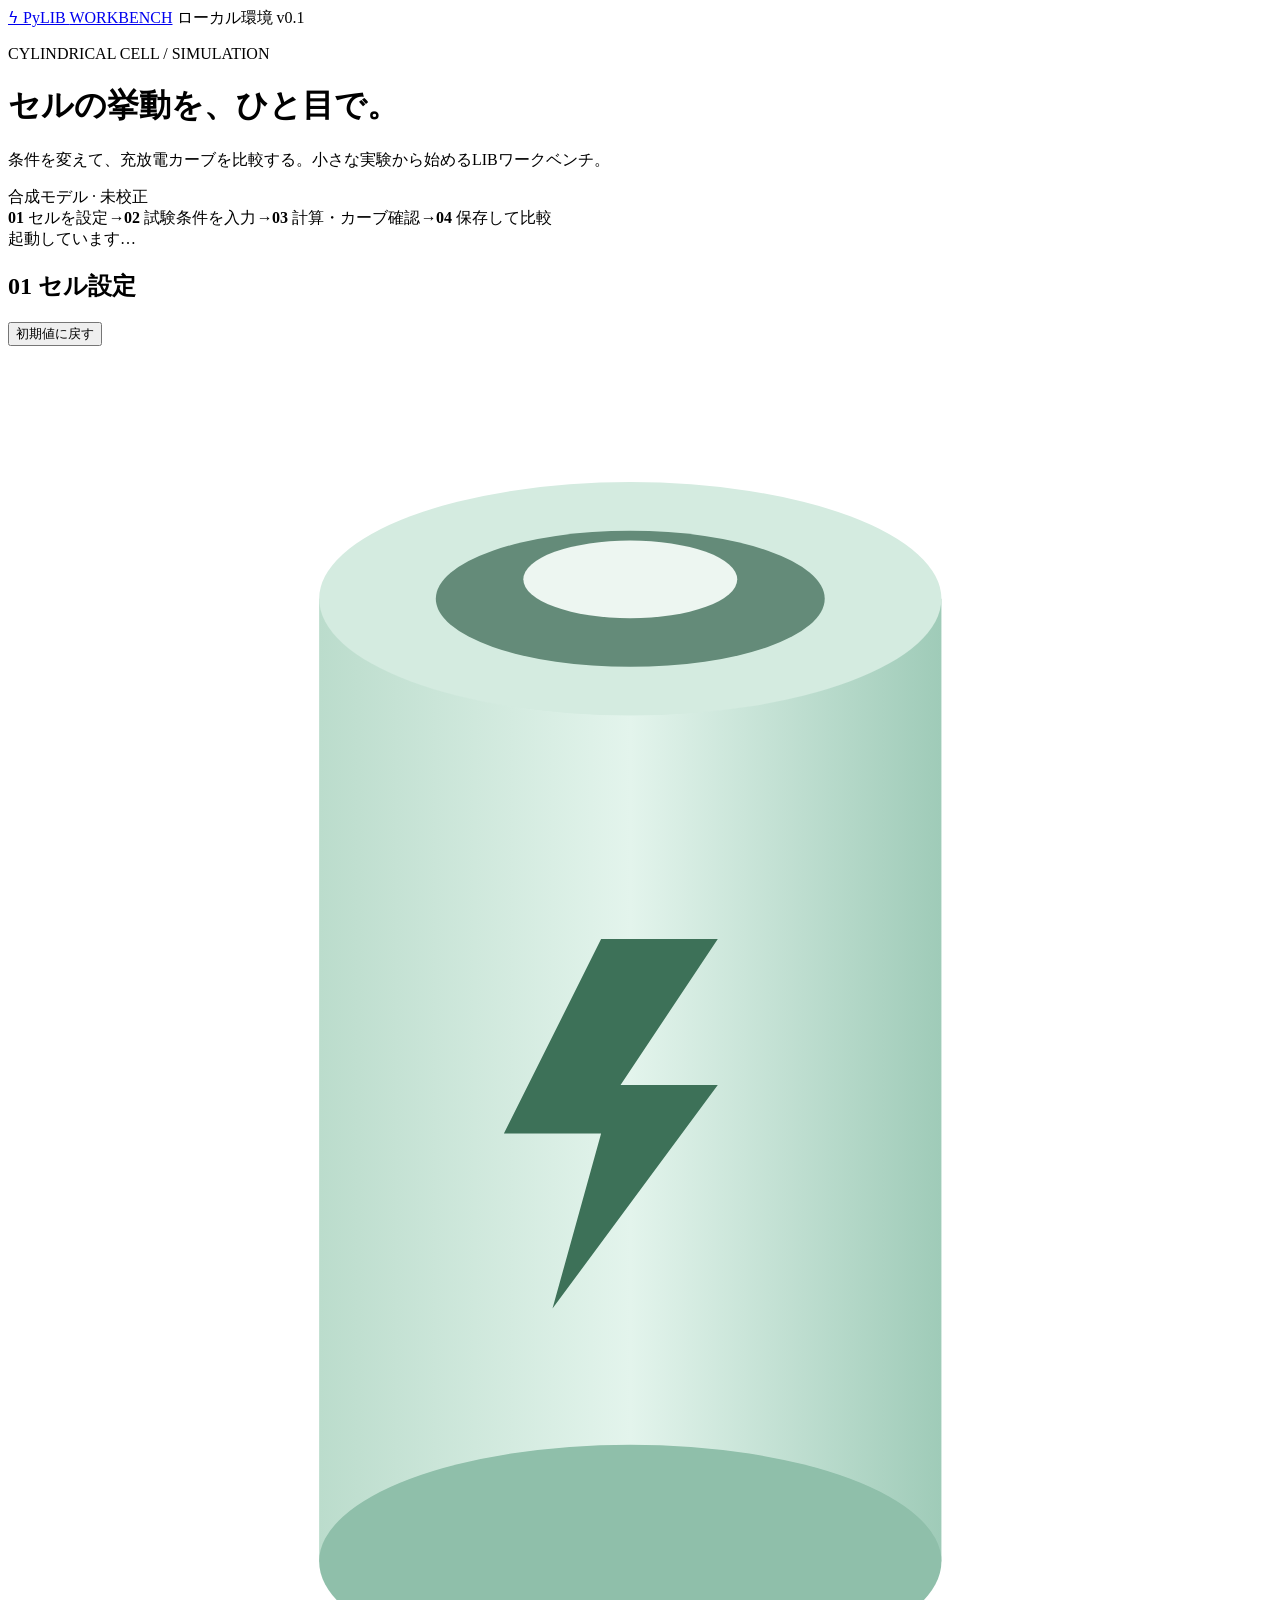
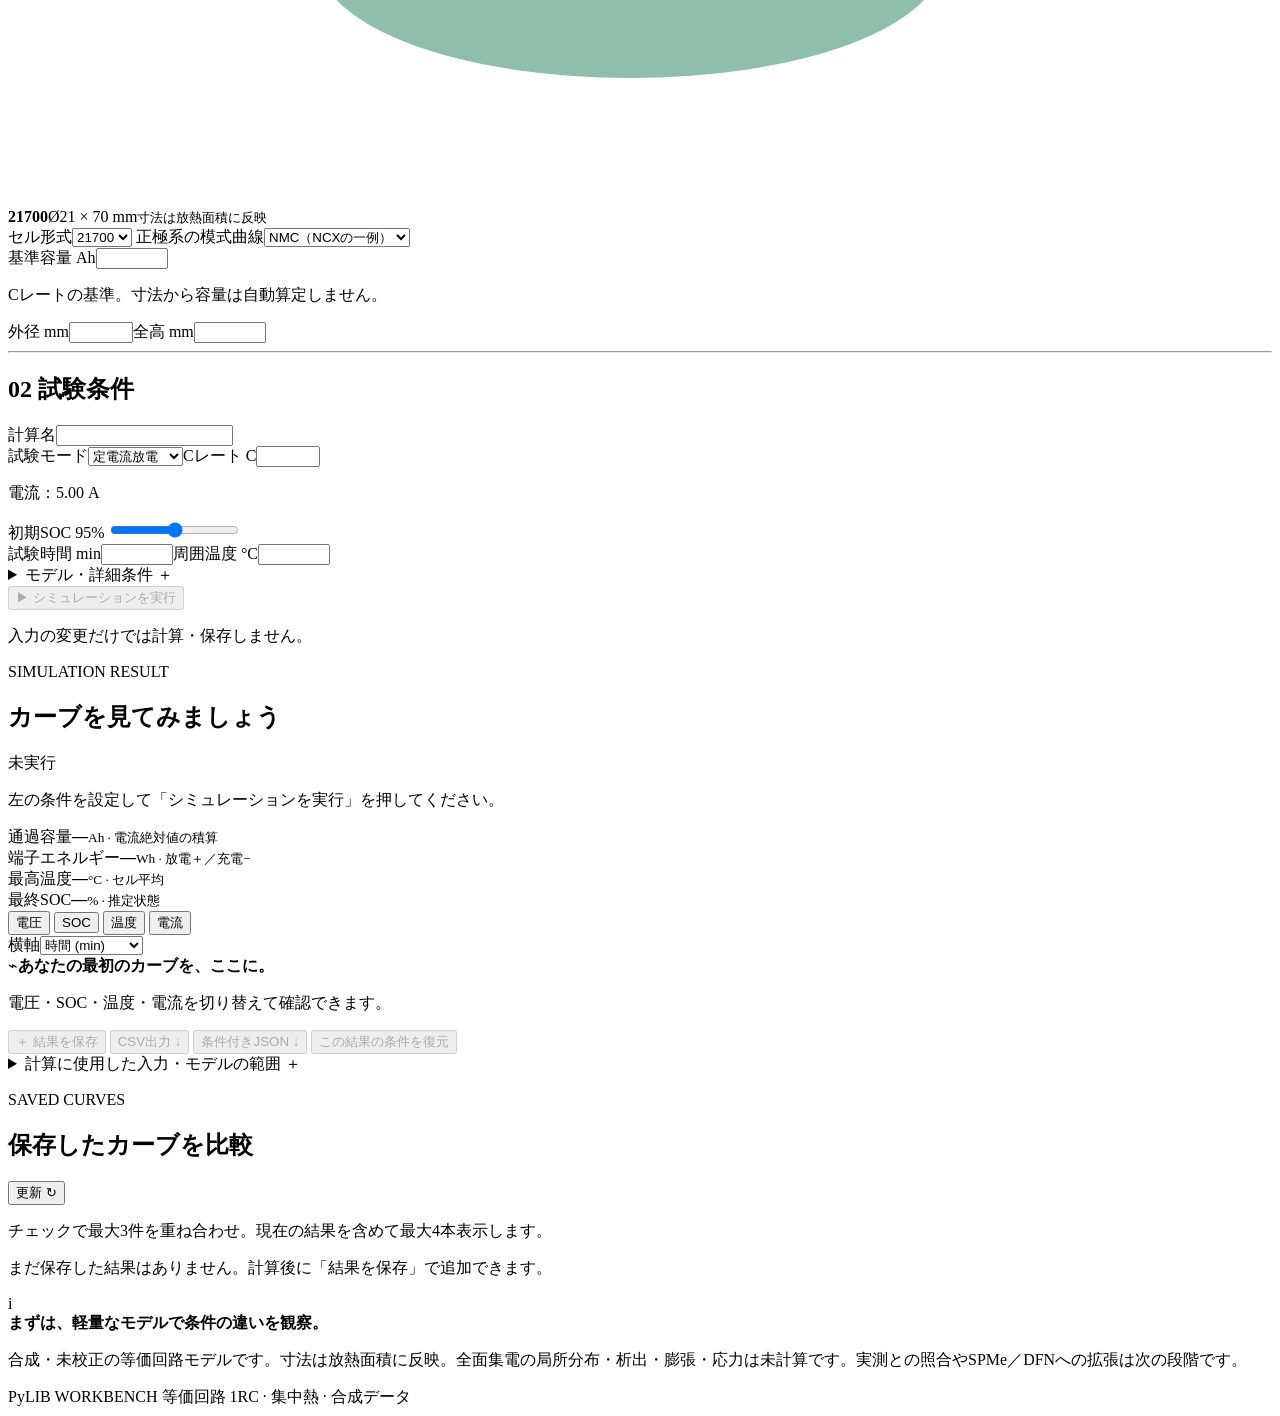
==== pylib_ui/static/index.html @ b624bdcb "20261014" ====
<!doctype html>
<html lang="ja">
<head>
    <meta charset="utf-8">
    <meta content="width=device-width,initial-scale=1" name="viewport">
    <title>PyLIB — セルシミュレーション</title>
    <link href="/style.css" rel="stylesheet">
    <script defer src="/app.js"></script>
</head>
<body>
<header class="topbar">
    <a class="brand" href="/"><span class="brand-icon">ϟ</span> PyLIB <span class="brand-sub">WORKBENCH</span></a>
    <span class="local-badge"><span class="dot"></span> ローカル環境 <span class="version">v0.1</span></span>
</header>
<main>
    <div class="heading">
        <div><p class="eyebrow">CYLINDRICAL CELL / SIMULATION</p>
            <h1>セルの挙動を、ひと目で。</h1>
            <p class="intro">条件を変えて、充放電カーブを比較する。小さな実験から始めるLIBワークベンチ。</p></div>
        <span class="pill">合成モデル · 未校正</span></div>
    <div class="steps">
        <span><b>01</b> セルを設定</span><i>→</i><span><b>02</b> 試験条件を入力</span><i>→</i><span><b>03</b> 計算・カーブ確認</span><i>→</i><span><b>04</b> 保存して比較</span>
    </div>
    <div aria-live="polite" class="message" id="message" role="status">起動しています…</div>
    <div class="workspace">
        <aside class="panel settings">
            <form id="simulation-form">
                <div class="section-title"><h2><span>01</span> セル設定</h2>
                    <button class="text-button" id="reset" type="button">初期値に戻す</button>
                </div>
                <div class="cell-preview">
                    <svg aria-label="円筒セルの模式図" role="img" viewBox="0 0 130 150">
                        <defs>
                            <linearGradient id="cell-fill">
                                <stop stop-color="#bbdccc"/>
                                <stop offset=".5" stop-color="#e3f4ec"/>
                                <stop offset="1" stop-color="#9fcbb8"/>
                            </linearGradient>
                        </defs>
                        <rect fill="url(#cell-fill)" height="99" width="64" x="32" y="26"/>
                        <ellipse cx="64" cy="125" fill="#8fbfaa" rx="32" ry="12"/>
                        <ellipse cx="64" cy="26" fill="#d4ebe0" rx="32" ry="12"/>
                        <ellipse cx="64" cy="26" fill="#648b79" rx="20" ry="7"/>
                        <ellipse cx="64" cy="24" fill="#edf6f1" rx="11" ry="4"/>
                        <path d="M61 61h12l-10 15h10L56 99l5-18H51z" fill="#3d7158"/>
                    </svg>
                    <div><strong id="cell-title">21700</strong><span
                            id="cell-size">Ø21 × 70 mm</span><small>寸法は放熱面積に反映</small></div>
                </div>
                <div class="fields two">
                    <label>セル形式<select name="cell_format">
                        <option value="21700">21700</option>
                        <option value="18650">18650</option>
                    </select></label>
                    <label>正極系の模式曲線<select name="chemistry">
                        <option value="NMC">NMC（NCXの一例）</option>
                        <option value="LFP">LFP</option>
                    </select></label>
                </div>
                <label>基準容量 <span class="unit">Ah</span><input max="100" min="0.1" name="capacity_ah" required
                                                                   step="0.1" type="number"></label>
                <p class="field-note">Cレートの基準。寸法から容量は自動算定しません。</p>
                <div class="fields two"><label>外径 <span class="unit">mm</span><input max="50" min="10"
                                                                                       name="diameter_mm" required
                                                                                       step="0.1"
                                                                                       type="number"></label><label>全高
                    <span class="unit">mm</span><input max="150" min="20" name="height_mm" required step="0.1"
                                                       type="number"></label></div>
                <hr>
                <div class="section-title"><h2><span>02</span> 試験条件</h2></div>
                <label>計算名<input maxlength="100" name="name" required></label>
                <div class="fields two"><label>試験モード<select name="mode">
                    <option value="discharge">定電流放電</option>
                    <option value="charge">定電流充電</option>
                    <option value="rest">休止（0 A）</option>
                </select></label><label>Cレート <span class="unit">C</span><input max="5" min="0.01" name="c_rate"
                                                                                  required step="0.01"
                                                                                  type="number"></label>
                </div>
                <p class="field-note" id="current-preview">電流：5.00 A</p>
                <label>初期SOC
                    <output id="soc-output">95%</output>
                    <input aria-label="初期SOC" max="1" min="0" name="initial_soc" step="0.01" type="range"></label>
                <div class="fields two"><label>試験時間 <span class="unit">min</span><input max="360"
                                                                                            min="0.1"
                                                                                            name="duration_min"
                                                                                            required step="0.1"
                                                                                            type="number"></label><label>周囲温度
                    <span class="unit">°C</span><input max="60" min="-20" name="ambient_temp_c" required step="0.1"
                                                       type="number"></label></div>
                <details>
                    <summary>モデル・詳細条件 <span>＋</span></summary>
                    <label>計算モデル<select name="model">
                        <option value="ecm_1rc">等価回路 1RC ＋ 集中熱</option>
                    </select></label>
                    <div class="fields two">
                        <label>初期温度 <span class="unit">°C</span><input max="60" min="-20" name="initial_temp_c"
                                                                           required step="0.1" type="number"></label>
                        <label>出力間隔 <span class="unit">s</span><input max="60" min="1" name="dt_s" required
                                                                          step="1" type="number"></label>
                        <label>直列抵抗 R₀ <span class="unit">mΩ</span><input max="500" min="0" name="r0_mohm"
                                                                              required step="0.1" type="number"></label>
                        <label>分極抵抗 R₁ <span class="unit">mΩ</span><input max="500" min="0" name="r1_mohm"
                                                                              required step="0.1" type="number"></label>
                        <label>RC時定数 <span class="unit">s</span><input max="3600" min="1" name="tau_s" required
                                                                          step="1" type="number"></label>
                        <label>熱容量 <span class="unit">J/K</span><input max="1000" min="1"
                                                                          name="thermal_capacity_j_k" required step="1"
                                                                          type="number"></label>
                        <label>熱伝達率 <span class="unit">W/(m²·K)</span><input max="1000"
                                                                                 min="0" name="heat_transfer_w_m2_k"
                                                                                 required
                                                                                 step="0.1" type="number"></label>
                        <label>下限電圧 <span class="unit">V</span><input max="4.5" min="1.5" name="min_voltage_v"
                                                                          required step="0.01" type="number"></label>
                        <label>上限電圧 <span class="unit">V</span><input max="4.5" min="1.5" name="max_voltage_v"
                                                                          required step="0.01" type="number"></label>
                    </div>
                    <p class="field-note">単一ステップのCC／休止。初期分極は0 V。電圧・SOC・時間で終了します。</p>
                </details>
                <button class="primary" disabled id="run" type="submit">▶ シミュレーションを実行</button>
                <p class="field-note centered">入力の変更だけでは計算・保存しません。</p>
            </form>
        </aside>
        <section class="results">
            <div class="panel result-panel">
                <div class="result-top">
                    <div><p class="eyebrow">SIMULATION RESULT</p>
                        <h2 id="result-title">カーブを見てみましょう</h2></div>
                    <span class="pill muted" id="result-state">未実行</span></div>
                <p class="result-meta" id="result-meta">左の条件を設定して「シミュレーションを実行」を押してください。</p>
                <div class="metrics">
                    <div><span>通過容量</span><strong id="metric-capacity">—</strong><small>Ah ·
                        電流絶対値の積算</small></div>
                    <div><span>端子エネルギー</span><strong id="metric-energy">—</strong><small>Wh · 放電＋／充電−</small>
                    </div>
                    <div><span>最高温度</span><strong id="metric-temp">—</strong><small>°C · セル平均</small></div>
                    <div><span>最終SOC</span><strong id="metric-soc">—</strong><small>% · 推定状態</small></div>
                </div>
                <div class="chart-toolbar">
                    <div aria-label="表示する変数" class="tabs" role="group">
                        <button aria-pressed="true" data-chart="voltage_v" type="button">電圧</button>
                        <button aria-pressed="false" data-chart="soc" type="button">SOC</button>
                        <button aria-pressed="false" data-chart="temperature_c" type="button">温度</button>
                        <button aria-pressed="false" data-chart="current_a" type="button">電流</button>
                    </div>
                    <label class="axis-select">横軸<select aria-label="グラフの横軸" id="x-axis">
                        <option value="time_s">時間 (min)</option>
                        <option value="capacity_ah">通過容量 (Ah)</option>
                    </select></label></div>
                <div class="chart" id="chart">
                    <div class="chart-empty"><span>⌁</span><strong>あなたの最初のカーブを、ここに。</strong>
                        <p>電圧・SOC・温度・電流を切り替えて確認できます。</p></div>
                </div>
                <div class="legend" id="legend"></div>
                <div class="result-actions">
                    <button disabled id="save" type="button">＋ 結果を保存</button>
                    <button disabled id="csv" type="button">CSV出力 ↓</button>
                    <button disabled id="json" type="button">条件付きJSON ↓</button>
                    <button class="text-button" disabled id="restore" type="button">この結果の条件を復元</button>
                </div>
                <details id="snapshot-details">
                    <summary>計算に使用した入力・モデルの範囲 <span>＋</span></summary>
                    <div id="snapshot">計算後に条件と制約が表示されます。</div>
                </details>
            </div>
            <div class="panel library">
                <div class="section-title">
                    <div><p class="eyebrow">SAVED CURVES</p>
                        <h2>保存したカーブを比較</h2></div>
                    <button class="text-button" id="refresh" type="button">更新 ↻</button>
                </div>
                <p class="field-note">チェックで最大3件を重ね合わせ。現在の結果を含めて最大4本表示します。</p>
                <div id="history"><p class="empty-history">
                    まだ保存した結果はありません。計算後に「結果を保存」で追加できます。</p></div>
            </div>
            <div class="model-note"><span class="note-icon">i</span>
                <div><strong>まずは、軽量なモデルで条件の違いを観察。</strong>
                    <p>
                        合成・未校正の等価回路モデルです。寸法は放熱面積に反映。全面集電の局所分布・析出・膨張・応力は未計算です。実測との照合やSPMe／DFNへの拡張は次の段階です。</p>
                </div>
            </div>
        </section>
    </div>
    <footer>PyLIB WORKBENCH <span>等価回路 1RC · 集中熱 · 合成データ</span></footer>
</main>
</body>
</html>
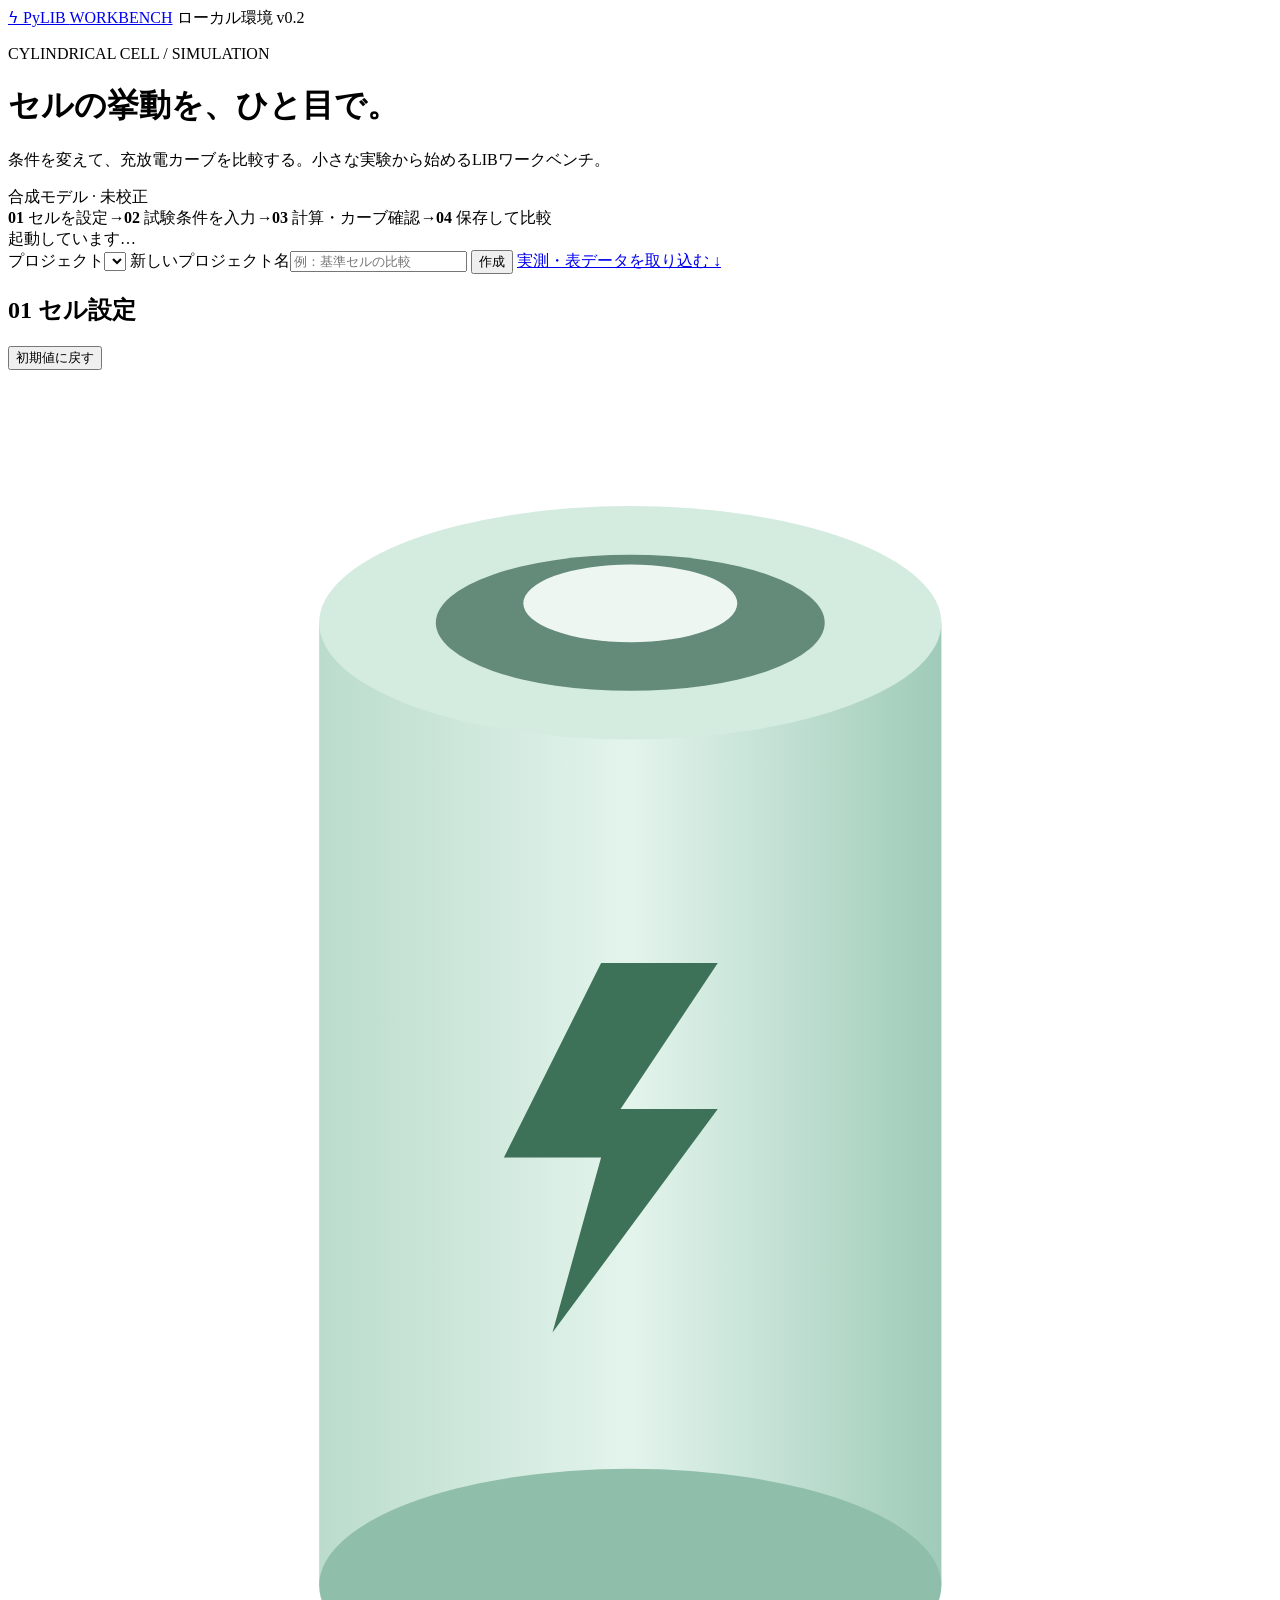
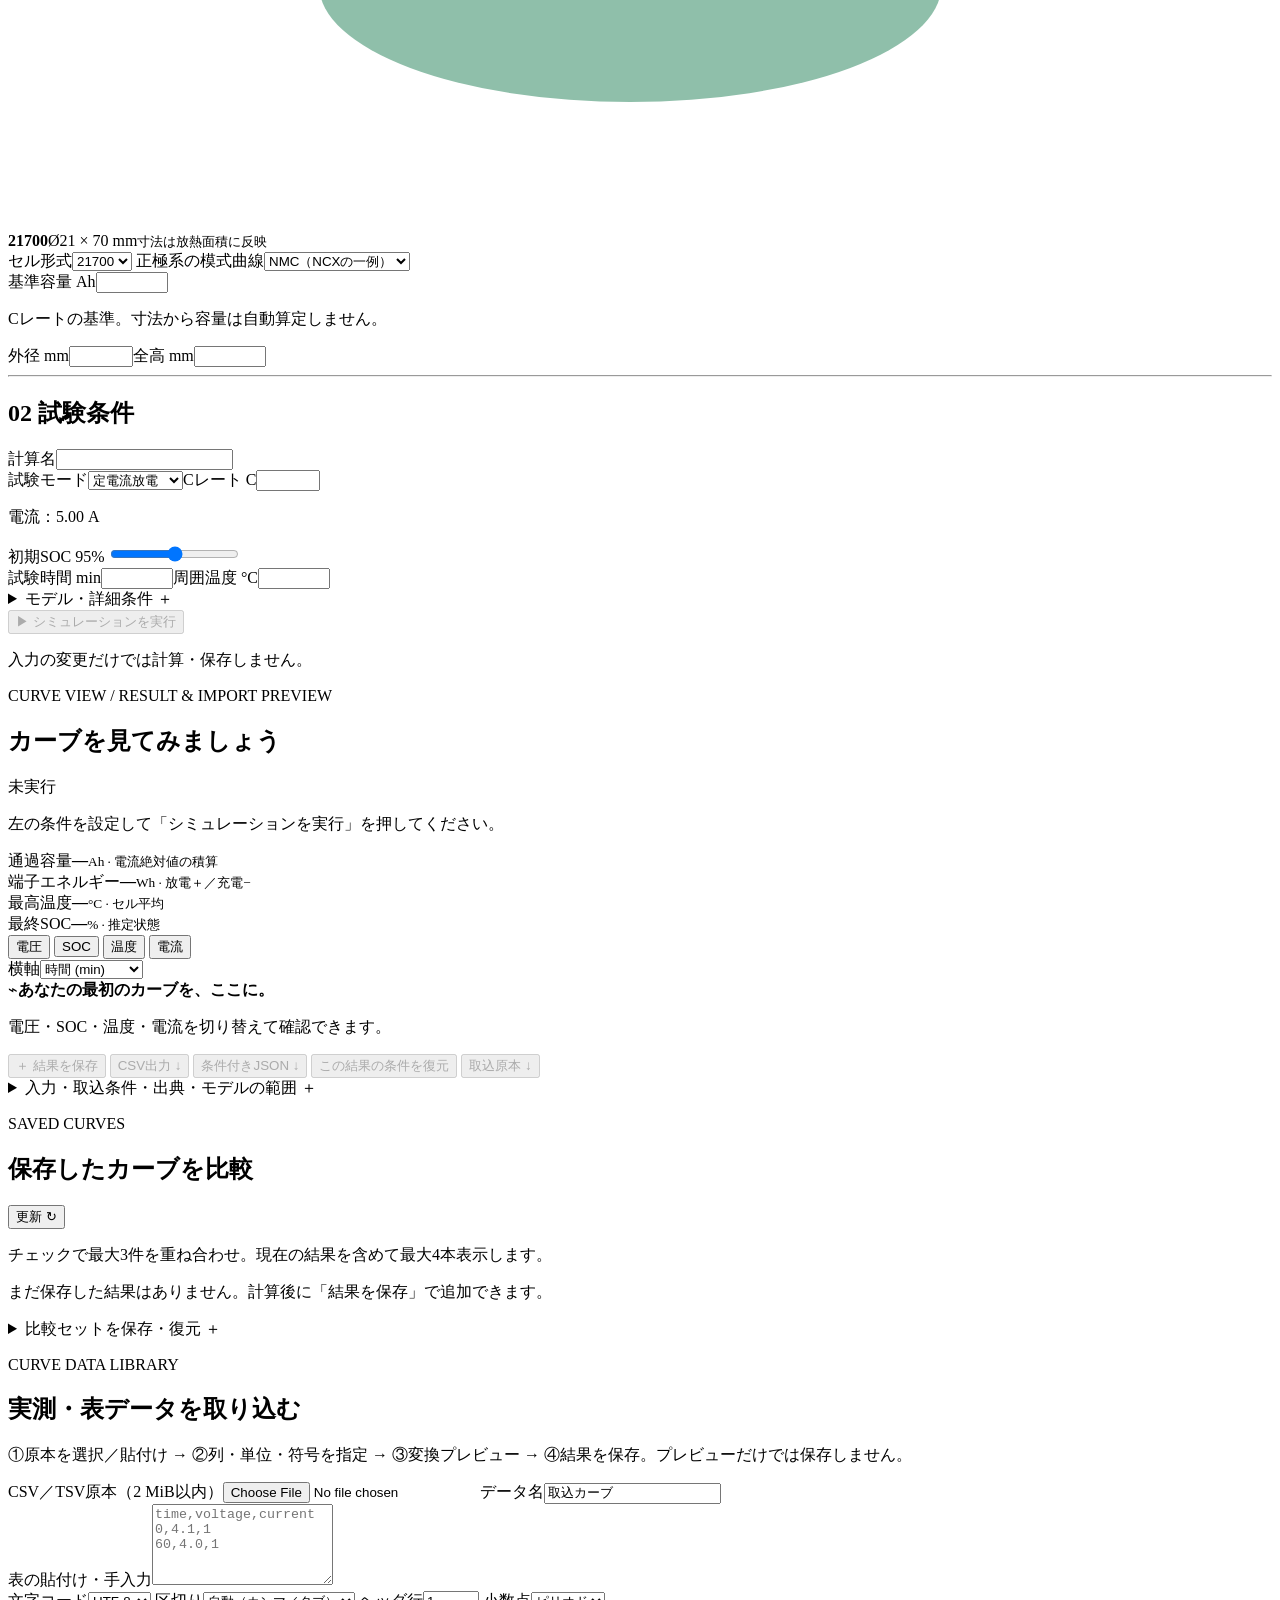
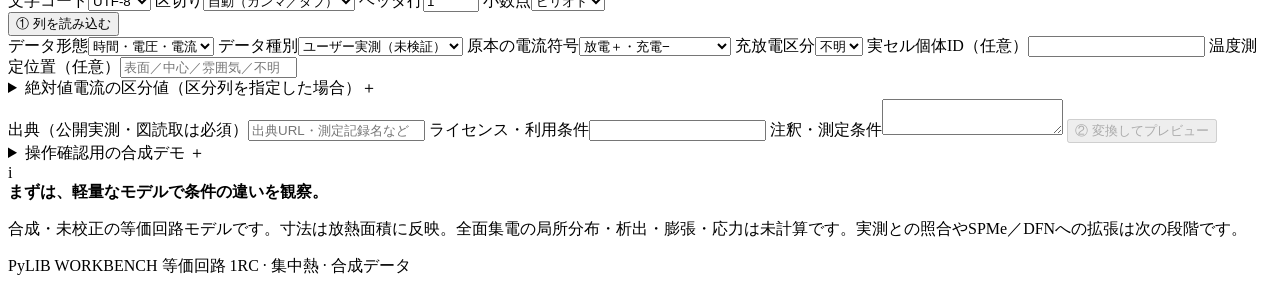
==== commit 6c0f8147: "20261015" ====
--- a/pylib_ui/static/index.html
+++ b/pylib_ui/static/index.html
@@ -6,11 +6,12 @@
     <title>PyLIB — セルシミュレーション</title>
     <link href="/style.css" rel="stylesheet">
     <script defer src="/app.js"></script>
+    <script defer src="/library.js"></script>
 </head>
 <body>
 <header class="topbar">
     <a class="brand" href="/"><span class="brand-icon">ϟ</span> PyLIB <span class="brand-sub">WORKBENCH</span></a>
-    <span class="local-badge"><span class="dot"></span> ローカル環境 <span class="version">v0.1</span></span>
+    <span class="local-badge"><span class="dot"></span> ローカル環境 <span class="version">v0.2</span></span>
 </header>
 <main>
     <div class="heading">
@@ -22,6 +23,12 @@
         <span><b>01</b> セルを設定</span><i>→</i><span><b>02</b> 試験条件を入力</span><i>→</i><span><b>03</b> 計算・カーブ確認</span><i>→</i><span><b>04</b> 保存して比較</span>
     </div>
     <div aria-live="polite" class="message" id="message" role="status">起動しています…</div>
+    <div class="project-bar panel">
+        <label>プロジェクト<select id="project"></select></label>
+        <label>新しいプロジェクト名<input id="project-name" maxlength="100" placeholder="例：基準セルの比較"></label>
+        <button id="create-project" type="button">作成</button>
+        <a href="#import-panel">実測・表データを取り込む ↓</a>
+    </div>
     <div class="workspace">
         <aside class="panel settings">
             <form id="simulation-form">
@@ -125,7 +132,7 @@
         <section class="results">
             <div class="panel result-panel">
                 <div class="result-top">
-                    <div><p class="eyebrow">SIMULATION RESULT</p>
+                    <div><p class="eyebrow">CURVE VIEW / RESULT &amp; IMPORT PREVIEW</p>
                         <h2 id="result-title">カーブを見てみましょう</h2></div>
                     <span class="pill muted" id="result-state">未実行</span></div>
                 <p class="result-meta" id="result-meta">左の条件を設定して「シミュレーションを実行」を押してください。</p>
@@ -147,6 +154,7 @@
                     <label class="axis-select">横軸<select aria-label="グラフの横軸" id="x-axis">
                         <option value="time_s">時間 (min)</option>
                         <option value="capacity_ah">通過容量 (Ah)</option>
+                        <option value="soc">SOC (%)</option>
                     </select></label></div>
                 <div class="chart" id="chart">
                     <div class="chart-empty"><span>⌁</span><strong>あなたの最初のカーブを、ここに。</strong>
@@ -158,9 +166,10 @@
                     <button disabled id="csv" type="button">CSV出力 ↓</button>
                     <button disabled id="json" type="button">条件付きJSON ↓</button>
                     <button class="text-button" disabled id="restore" type="button">この結果の条件を復元</button>
+                    <button disabled id="original" type="button">取込原本 ↓</button>
                 </div>
                 <details id="snapshot-details">
-                    <summary>計算に使用した入力・モデルの範囲 <span>＋</span></summary>
+                    <summary>入力・取込条件・出典・モデルの範囲 <span>＋</span></summary>
                     <div id="snapshot">計算後に条件と制約が表示されます。</div>
                 </details>
             </div>
@@ -173,7 +182,100 @@
                 <p class="field-note">チェックで最大3件を重ね合わせ。現在の結果を含めて最大4本表示します。</p>
                 <div id="history"><p class="empty-history">
                     まだ保存した結果はありません。計算後に「結果を保存」で追加できます。</p></div>
+                <details>
+                    <summary>比較セットを保存・復元 <span>＋</span></summary>
+                    <p class="field-note">
+                        表示中＋チェック済みの保存データ、軸、注釈を保存します。値の自動整列・正規化は行いません。</p>
+                    <label>比較名<input id="comparison-name" maxlength="100" value="カーブ比較"></label>
+                    <label>注釈<textarea id="comparison-notes" maxlength="4000" rows="2"></textarea></label>
+                    <button id="save-comparison" type="button">比較セットを保存</button>
+                    <div id="comparison-list"></div>
+                </details>
             </div>
+            <section class="panel library" id="import-panel">
+                <p class="eyebrow">CURVE DATA LIBRARY</p>
+                <h2>実測・表データを取り込む</h2>
+                <p class="field-note">①原本を選択／貼付け → ②列・単位・符号を指定 → ③変換プレビュー →
+                    ④結果を保存。プレビューだけでは保存しません。</p>
+                <form id="import-form">
+                    <div class="fields two">
+                        <label>CSV／TSV原本（2 MiB以内）<input accept=".csv,.tsv,.txt" id="import-file"
+                                                            type="file"></label>
+                        <label>データ名<input id="import-name" maxlength="100" required value="取込カーブ"></label>
+                    </div>
+                    <label>表の貼付け・手入力<textarea id="import-text" placeholder="time,voltage,current&#10;0,4.1,1&#10;60,4.0,1"
+                                                       rows="5"></textarea></label>
+                    <div class="fields two">
+                        <label>文字コード<select id="import-encoding">
+                            <option value="utf-8-sig">UTF-8</option>
+                            <option value="cp932">CP932</option>
+                        </select></label>
+                        <label>区切り<select id="import-delimiter">
+                            <option value="auto">自動（カンマ／タブ）</option>
+                            <option value=",">カンマ</option>
+                            <option value="tab">タブ</option>
+                            <option value=";">セミコロン</option>
+                        </select></label>
+                        <label>ヘッダ行<input id="import-header" max="200" min="1" required type="number"
+                                              value="1"></label>
+                        <label>小数点<select id="import-decimal">
+                            <option value=".">ピリオド</option>
+                            <option value=",">カンマ</option>
+                        </select></label>
+                    </div>
+                    <button id="inspect-import" type="button">① 列を読み込む</button>
+                    <div class="table-scroll" id="raw-preview"></div>
+                    <div class="column-mapping" id="column-mapping"></div>
+                    <div class="fields two">
+                        <label>データ形態<select id="import-shape">
+                            <option value="time_series">時間・電圧・電流</option>
+                            <option value="capacity_voltage">容量–電圧</option>
+                            <option value="soc_ocv">SOC–OCV</option>
+                        </select></label>
+                        <label>データ種別<select id="import-type">
+                            <option value="user_measured">ユーザー実測（未検証）</option>
+                            <option value="public_measured">公開実測（未検証）</option>
+                            <option value="synthetic_demo">合成デモ</option>
+                            <option value="digitized">図から読取</option>
+                        </select></label>
+                        <label>原本の電流符号<select id="import-sign">
+                            <option value="discharge_positive">放電＋・充電−</option>
+                            <option value="charge_positive">充電＋・放電−</option>
+                            <option value="direction_column">電流の絶対値＋区分列</option>
+                        </select></label>
+                        <label>充放電区分<select id="import-mode">
+                            <option value="unknown">不明</option>
+                            <option value="discharge">放電</option>
+                            <option value="charge">充電</option>
+                            <option value="rest">休止</option>
+                            <option value="mixed">混在</option>
+                        </select></label>
+                        <label>実セル個体ID（任意）<input id="import-specimen" maxlength="100"></label>
+                        <label>温度測定位置（任意）<input id="import-position" maxlength="100"
+                                                        placeholder="表面／中心／雰囲気／不明"></label>
+                    </div>
+                    <details>
+                        <summary>絶対値電流の区分値（区分列を指定した場合）<span>＋</span></summary>
+                        <div class="fields two"><label>充電の値<input id="charge-value" maxlength="50"
+                                                                      value="C"></label><label>放電の値<input
+                                id="discharge-value" maxlength="50" value="D"></label><label>休止の値（複数は |
+                            区切り）<input id="rest-value" maxlength="50" value="R"></label></div>
+                    </details>
+                    <label>出典（公開実測・図読取は必須）<input id="import-source" maxlength="2000"
+                                                              placeholder="出典URL・測定記録名など"></label>
+                    <label>ライセンス・利用条件<input id="import-license" maxlength="500"></label>
+                    <label>注釈・測定条件<textarea id="import-notes" maxlength="4000" rows="2"></textarea></label>
+                    <button class="primary" disabled id="preview-import" type="submit">② 変換してプレビュー</button>
+                </form>
+                <div aria-live="polite" id="import-quality"></div>
+                <details>
+                    <summary>操作確認用の合成デモ <span>＋</span></summary>
+                    <label>生成seed<input id="demo-seed" max="4294967295" min="0" type="number" value="42"></label>
+                    <button id="demo-import" type="button">デモを生成してプレビュー</button>
+                    <p class="field-note">
+                        式・seed・原本を記録。実測検証には使えません。保存は「結果を保存」で確定します。</p>
+                </details>
+            </section>
             <div class="model-note"><span class="note-icon">i</span>
                 <div><strong>まずは、軽量なモデルで条件の違いを観察。</strong>
                     <p>
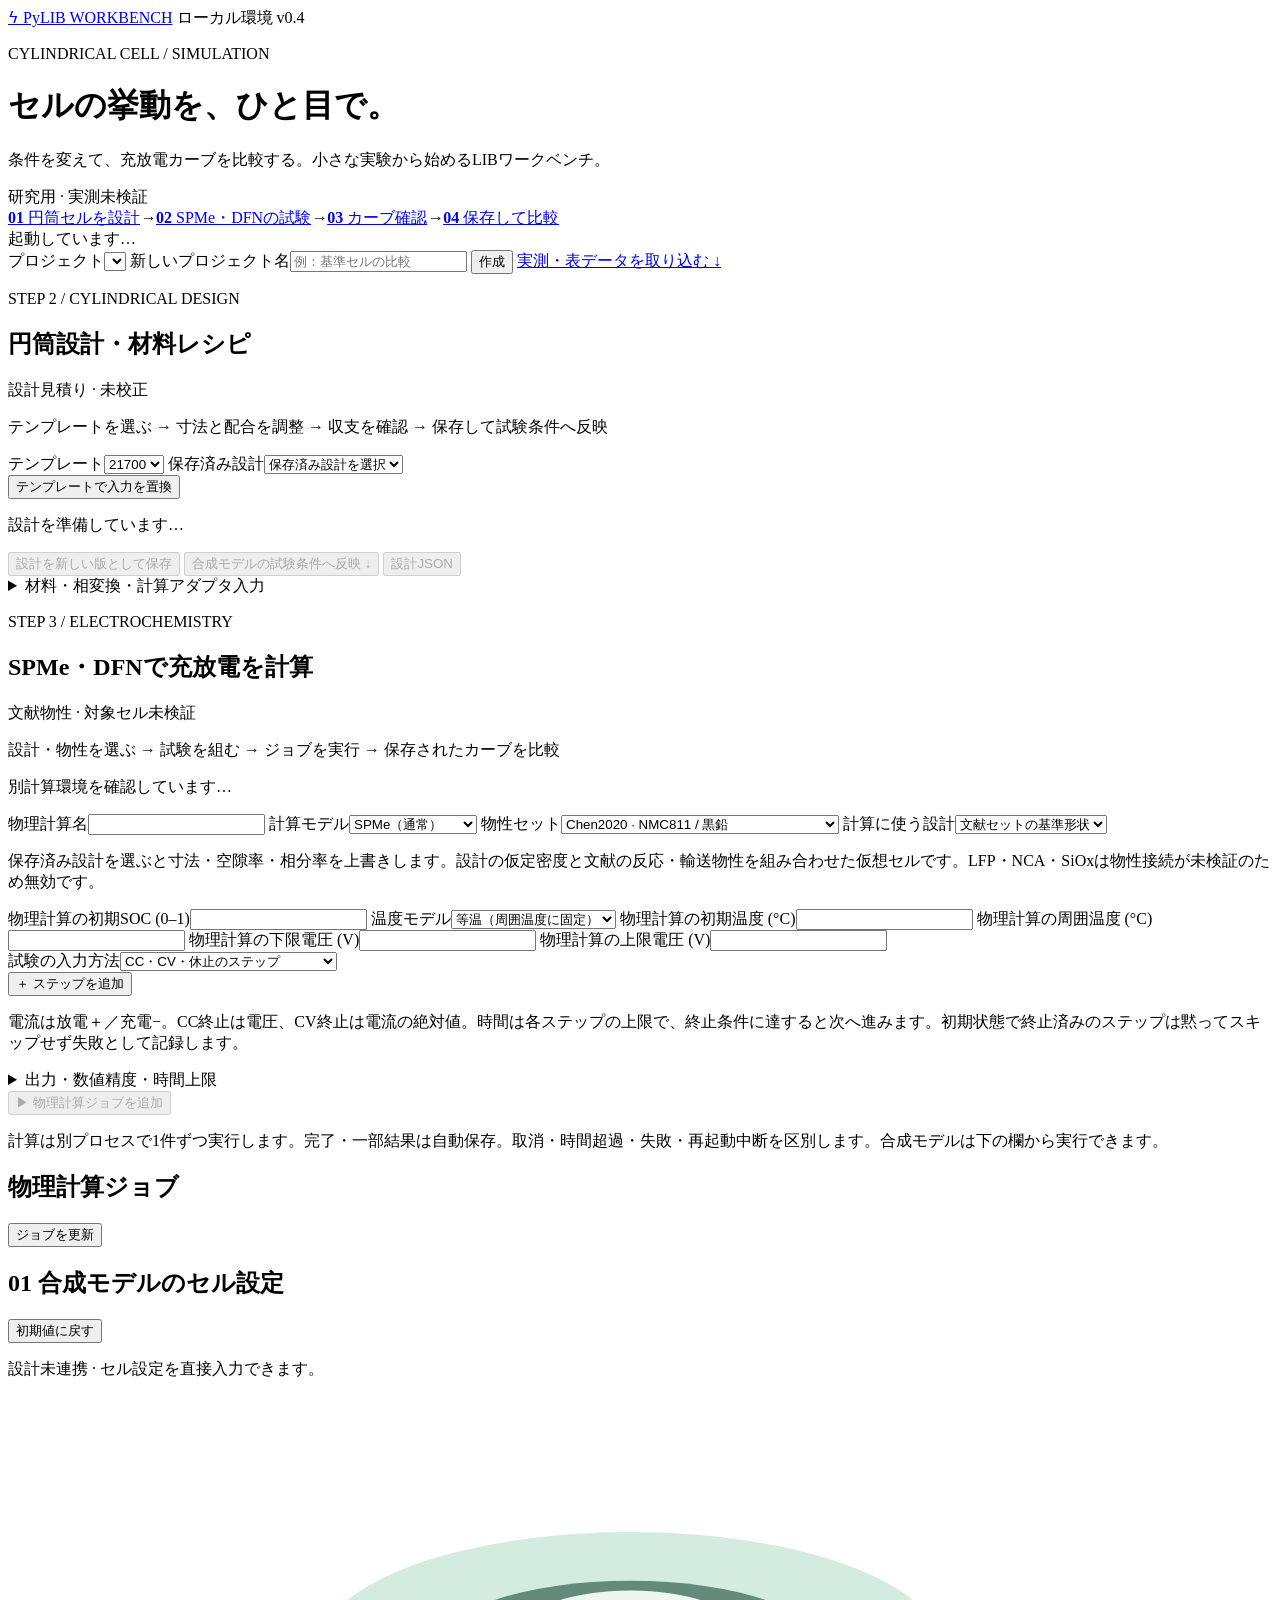
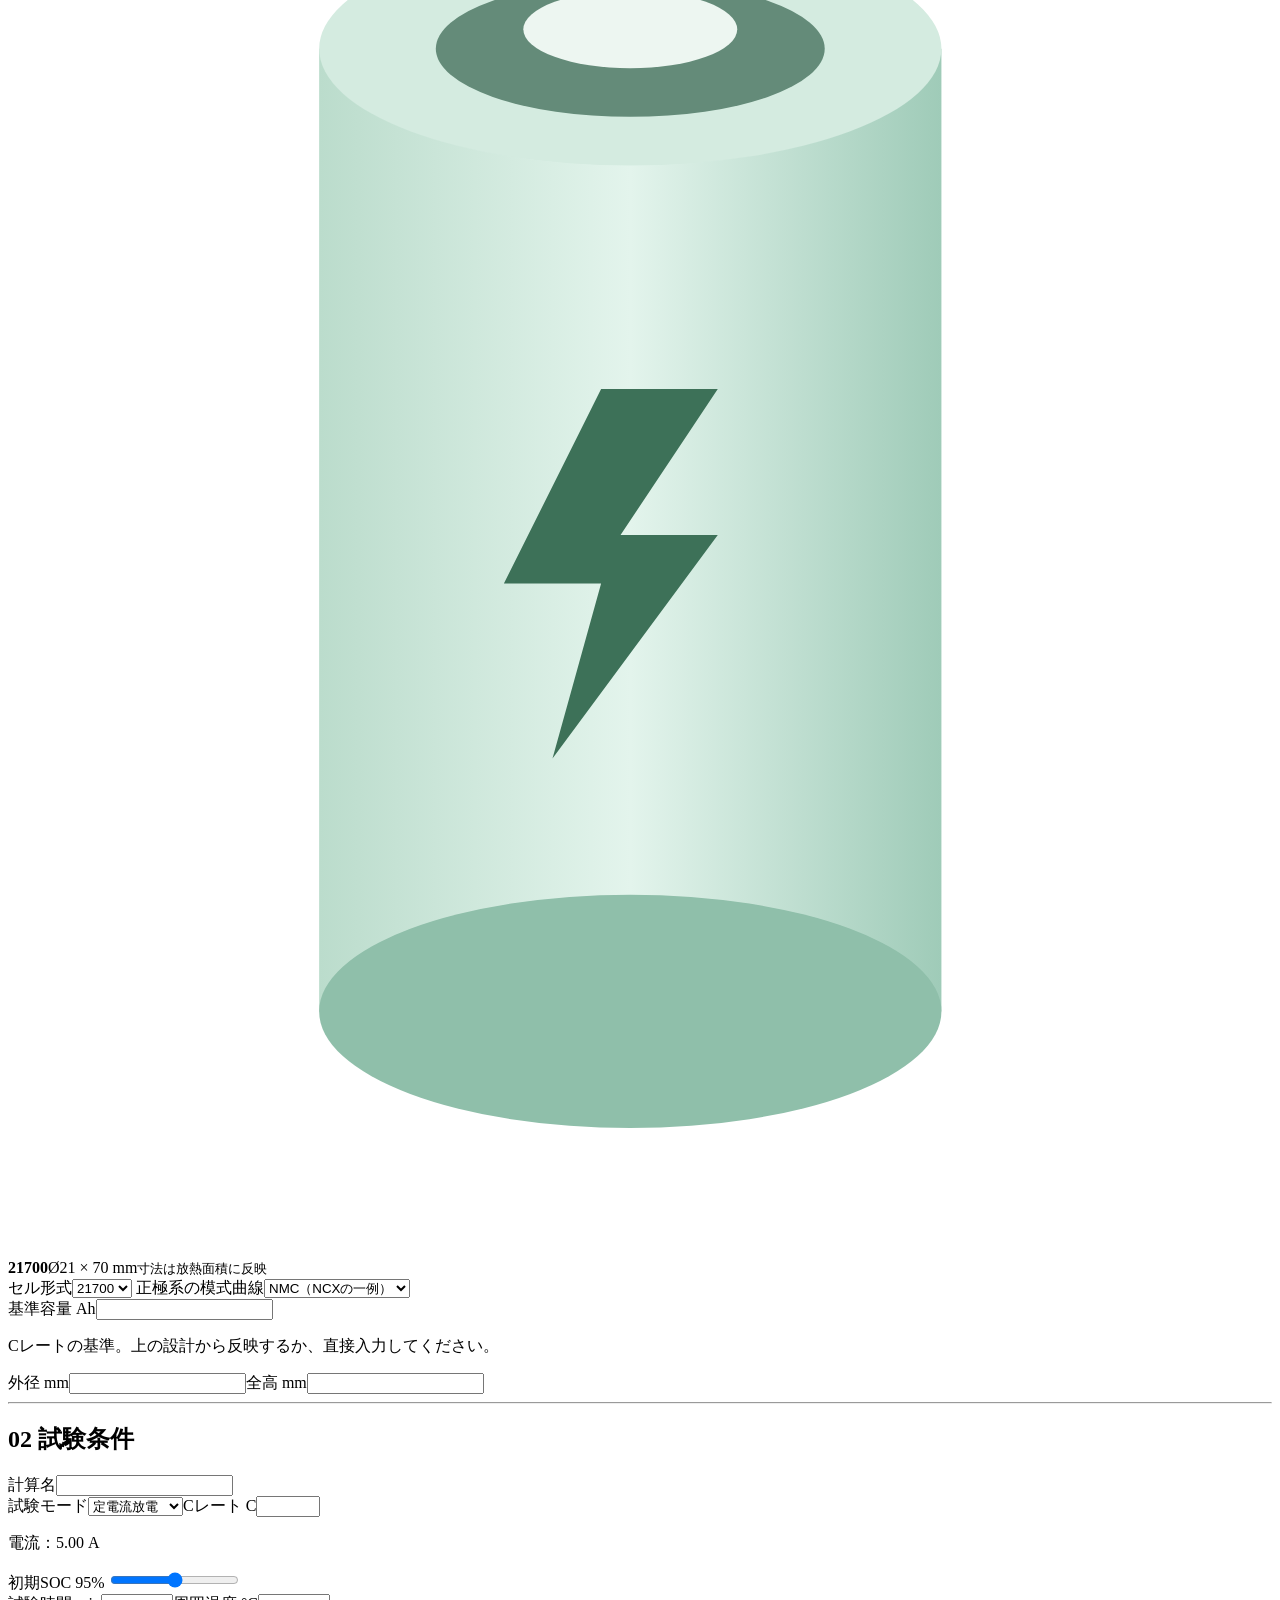
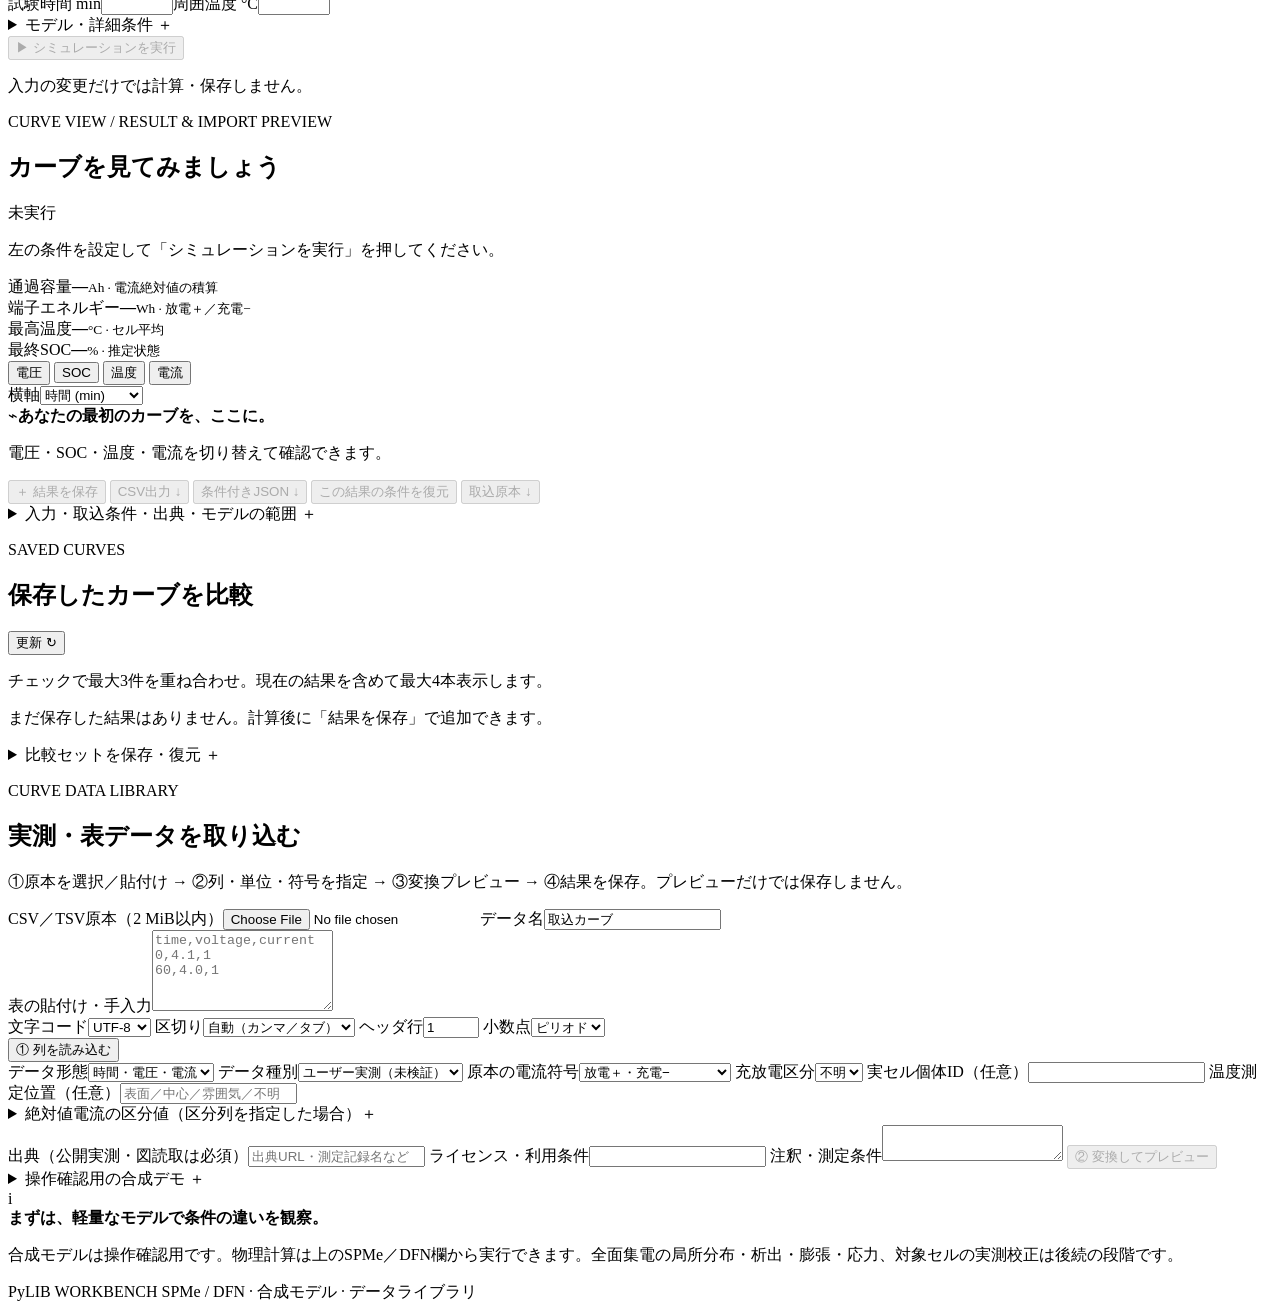
==== commit 0fcab1e9: "20261015" ====
--- a/pylib_ui/static/index.html
+++ b/pylib_ui/static/index.html
@@ -7,20 +7,24 @@
     <link href="/style.css" rel="stylesheet">
     <script defer src="/app.js"></script>
     <script defer src="/library.js"></script>
+    <script defer src="/design.js"></script>
+    <script defer src="/physics.js"></script>
 </head>
 <body>
 <header class="topbar">
     <a class="brand" href="/"><span class="brand-icon">ϟ</span> PyLIB <span class="brand-sub">WORKBENCH</span></a>
-    <span class="local-badge"><span class="dot"></span> ローカル環境 <span class="version">v0.2</span></span>
+    <span class="local-badge"><span class="dot"></span> ローカル環境 <span class="version">v0.4</span></span>
 </header>
 <main>
     <div class="heading">
         <div><p class="eyebrow">CYLINDRICAL CELL / SIMULATION</p>
             <h1>セルの挙動を、ひと目で。</h1>
             <p class="intro">条件を変えて、充放電カーブを比較する。小さな実験から始めるLIBワークベンチ。</p></div>
-        <span class="pill">合成モデル · 未校正</span></div>
+        <span class="pill">研究用 · 実測未検証</span></div>
     <div class="steps">
-        <span><b>01</b> セルを設定</span><i>→</i><span><b>02</b> 試験条件を入力</span><i>→</i><span><b>03</b> 計算・カーブ確認</span><i>→</i><span><b>04</b> 保存して比較</span>
+        <a href="#design-panel"><b>01</b> 円筒セルを設計</a><i>→</i><a href="#physics-panel"><b>02</b>
+        SPMe・DFNの試験</a><i>→</i><a href="#result-title"><b>03</b> カーブ確認</a><i>→</i><a href="#history"><b>04</b>
+        保存して比較</a>
     </div>
     <div aria-live="polite" class="message" id="message" role="status">起動しています…</div>
     <div class="project-bar panel">
@@ -29,12 +33,133 @@
         <button id="create-project" type="button">作成</button>
         <a href="#import-panel">実測・表データを取り込む ↓</a>
     </div>
+    <section class="panel design-panel" id="design-panel">
+        <div class="section-title">
+            <div><p class="eyebrow">STEP 2 / CYLINDRICAL DESIGN</p>
+                <h2>円筒設計・材料レシピ</h2></div>
+            <span class="pill">設計見積り · 未校正</span></div>
+        <p>テンプレートを選ぶ → 寸法と配合を調整 → 収支を確認 → 保存して試験条件へ反映</p>
+        <div class="fields two"><label>テンプレート<select id="design-template">
+            <option value="21700">21700</option>
+            <option value="18650">18650</option>
+        </select></label>
+            <label>保存済み設計<select id="design-saved">
+                <option value="">保存済み設計を選択</option>
+            </select></label></div>
+        <button id="design-template-apply" type="button">テンプレートで入力を置換</button>
+        <div class="design-workspace">
+            <form id="design-form">
+                <div id="design-fields"></div>
+            </form>
+            <div class="design-output">
+                <p aria-live="polite" id="design-status" role="status">設計を準備しています…</p>
+                <div id="design-diagram"></div>
+                <div id="design-balance"></div>
+                <div class="design-actions">
+                    <button disabled id="design-save" type="button">設計を新しい版として保存</button>
+                    <button disabled id="design-apply" type="button">合成モデルの試験条件へ反映 ↓</button>
+                    <button disabled id="design-export" type="button">設計JSON</button>
+                </div>
+                <details>
+                    <summary>材料・相変換・計算アダプタ入力</summary>
+                    <pre id="design-detail"></pre>
+                </details>
+            </div>
+        </div>
+    </section>
+    <section class="panel design-panel" id="physics-panel">
+        <div class="section-title">
+            <div><p class="eyebrow">STEP 3 / ELECTROCHEMISTRY</p>
+                <h2>SPMe・DFNで充放電を計算</h2></div>
+            <span class="pill">文献物性 · 対象セル未検証</span></div>
+        <p>設計・物性を選ぶ → 試験を組む → ジョブを実行 → 保存されたカーブを比較</p>
+        <p id="physics-environment" role="status">別計算環境を確認しています…</p>
+        <form id="physics-form">
+            <div class="fields two">
+                <label>物理計算名<input id="physics-name" maxlength="100" required></label>
+                <label>計算モデル<select id="physics-model">
+                    <option value="SPMe">SPMe（通常）</option>
+                    <option value="DFN">DFN（詳細比較）</option>
+                </select></label>
+                <label>物性セット<select id="physics-parameter_set">
+                    <option value="Chen2020">Chen2020 · NMC811 / 黒鉛</option>
+                    <option value="Chen2020_composite">Chen2020_composite · NMC811 / 黒鉛＋Si</option>
+                </select></label>
+                <label>計算に使う設計<select id="physics-design">
+                    <option value="">文献セットの基準形状</option>
+                </select></label>
+            </div>
+            <p class="field-note">
+                保存済み設計を選ぶと寸法・空隙率・相分率を上書きします。設計の仮定密度と文献の反応・輸送物性を組み合わせた仮想セルです。LFP・NCA・SiOxは物性接続が未検証のため無効です。</p>
+            <div class="fields two">
+                <label>物理計算の初期SOC (0–1)<input id="physics-initial_soc" max="1" min="0" required step="any"
+                                                     type="number"></label>
+                <label>温度モデル<select id="physics-thermal">
+                    <option value="isothermal">等温（周囲温度に固定）</option>
+                    <option value="lumped">集中熱</option>
+                </select></label>
+                <label>物理計算の初期温度 (°C)<input id="physics-initial_temp_c" max="45" min="0" required
+                                                     step="any" type="number"></label>
+                <label>物理計算の周囲温度 (°C)<input id="physics-ambient_temp_c" max="45" min="0" required
+                                                     step="any" type="number"></label>
+                <label>物理計算の下限電圧 (V)<input id="physics-min_voltage_v" max="4" min="2" required step="any"
+                                                    type="number"></label>
+                <label>物理計算の上限電圧 (V)<input id="physics-max_voltage_v" max="4.3" min="2.5" required
+                                                    step="any" type="number"></label>
+            </div>
+            <label>試験の入力方法<select id="physics-protocol-mode">
+                <option value="steps">CC・CV・休止のステップ</option>
+                <option value="profile">電流プロファイル（時間と電流）</option>
+            </select></label>
+            <div id="physics-step-editor">
+                <div id="physics-steps"></div>
+                <button id="physics-add-step" type="button">＋ ステップを追加</button>
+            </div>
+            <div hidden id="physics-profile-editor"><label>電流プロファイル（各行：秒, A。0秒始まり・直線補間）<textarea
+                    id="physics-profile" rows="6">0,1
+30,1
+31,0
+40,0
+41,-1
+70,-1</textarea></label></div>
+            <p class="field-note">
+                電流は放電＋／充電−。CC終止は電圧、CV終止は電流の絶対値。時間は各ステップの上限で、終止条件に達すると次へ進みます。初期状態で終止済みのステップは黙ってスキップせず失敗として記録します。</p>
+            <details>
+                <summary>出力・数値精度・時間上限</summary>
+                <div class="fields two">
+                    <label>物理計算の出力間隔 (s)<input id="physics-dt_s" max="60" min="0.1" required step="any"
+                                                        type="number"></label>
+                    <label>空間メッシュ<select id="physics-mesh">
+                        <option value="coarse">粗（10点・探索用）</option>
+                        <option value="normal">標準（20点）</option>
+                        <option value="fine">細（40点）</option>
+                    </select></label>
+                    <label>相対許容誤差<input id="physics-rtol" max="0.001" min="0.00000001" required step="any"
+                                              type="number"></label>
+                    <label>絶対許容誤差<input id="physics-atol" max="0.001" min="0.00000001" required step="any"
+                                              type="number"></label>
+                    <label>ジョブの実時間上限 (s)<input id="physics-timeout_s" max="300" min="5" required
+                                                        step="any" type="number"></label>
+                    <label>熱伝達係数 (W/m²/K)<input id="physics-heat_transfer_w_m2_k" max="100" min="0" required
+                                                     step="any" type="number"></label>
+                </div>
+            </details>
+            <button class="primary" disabled id="physics-run" type="submit">▶ 物理計算ジョブを追加</button>
+            <p class="field-note">
+                計算は別プロセスで1件ずつ実行します。完了・一部結果は自動保存。取消・時間超過・失敗・再起動中断を区別します。合成モデルは下の欄から実行できます。</p>
+        </form>
+        <div class="section-title"><h2>物理計算ジョブ</h2>
+            <button id="physics-refresh" type="button">ジョブを更新</button>
+        </div>
+        <div aria-live="polite" id="physics-jobs"></div>
+    </section>
     <div class="workspace">
         <aside class="panel settings">
             <form id="simulation-form">
-                <div class="section-title"><h2><span>01</span> セル設定</h2>
+                <div class="section-title"><h2><span>01</span> 合成モデルのセル設定</h2>
                     <button class="text-button" id="reset" type="button">初期値に戻す</button>
                 </div>
+                <p class="field-note" id="design-link">設計未連携 · セル設定を直接入力できます。</p>
                 <div class="cell-preview">
                     <svg aria-label="円筒セルの模式図" role="img" viewBox="0 0 130 150">
                         <defs>
@@ -65,13 +190,13 @@
                     </select></label>
                 </div>
                 <label>基準容量 <span class="unit">Ah</span><input max="100" min="0.1" name="capacity_ah" required
-                                                                   step="0.1" type="number"></label>
-                <p class="field-note">Cレートの基準。寸法から容量は自動算定しません。</p>
+                                                                   step="any" type="number"></label>
+                <p class="field-note">Cレートの基準。上の設計から反映するか、直接入力してください。</p>
                 <div class="fields two"><label>外径 <span class="unit">mm</span><input max="50" min="10"
                                                                                        name="diameter_mm" required
-                                                                                       step="0.1"
+                                                                                       step="any"
                                                                                        type="number"></label><label>全高
-                    <span class="unit">mm</span><input max="150" min="20" name="height_mm" required step="0.1"
+                    <span class="unit">mm</span><input max="150" min="20" name="height_mm" required step="any"
                                                        type="number"></label></div>
                 <hr>
                 <div class="section-title"><h2><span>02</span> 試験条件</h2></div>
@@ -142,7 +267,8 @@
                     <div><span>端子エネルギー</span><strong id="metric-energy">—</strong><small>Wh · 放電＋／充電−</small>
                     </div>
                     <div><span>最高温度</span><strong id="metric-temp">—</strong><small>°C · セル平均</small></div>
-                    <div><span>最終SOC</span><strong id="metric-soc">—</strong><small>% · 推定状態</small></div>
+                    <div><span>最終SOC</span><strong id="metric-soc">—</strong><small id="metric-soc-kind">% ·
+                        推定状態</small></div>
                 </div>
                 <div class="chart-toolbar">
                     <div aria-label="表示する変数" class="tabs" role="group">
@@ -279,12 +405,12 @@
             <div class="model-note"><span class="note-icon">i</span>
                 <div><strong>まずは、軽量なモデルで条件の違いを観察。</strong>
                     <p>
-                        合成・未校正の等価回路モデルです。寸法は放熱面積に反映。全面集電の局所分布・析出・膨張・応力は未計算です。実測との照合やSPMe／DFNへの拡張は次の段階です。</p>
+                        合成モデルは操作確認用です。物理計算は上のSPMe／DFN欄から実行できます。全面集電の局所分布・析出・膨張・応力、対象セルの実測校正は後続の段階です。</p>
                 </div>
             </div>
         </section>
     </div>
-    <footer>PyLIB WORKBENCH <span>等価回路 1RC · 集中熱 · 合成データ</span></footer>
+    <footer>PyLIB WORKBENCH <span>SPMe / DFN · 合成モデル · データライブラリ</span></footer>
 </main>
 </body>
 </html>
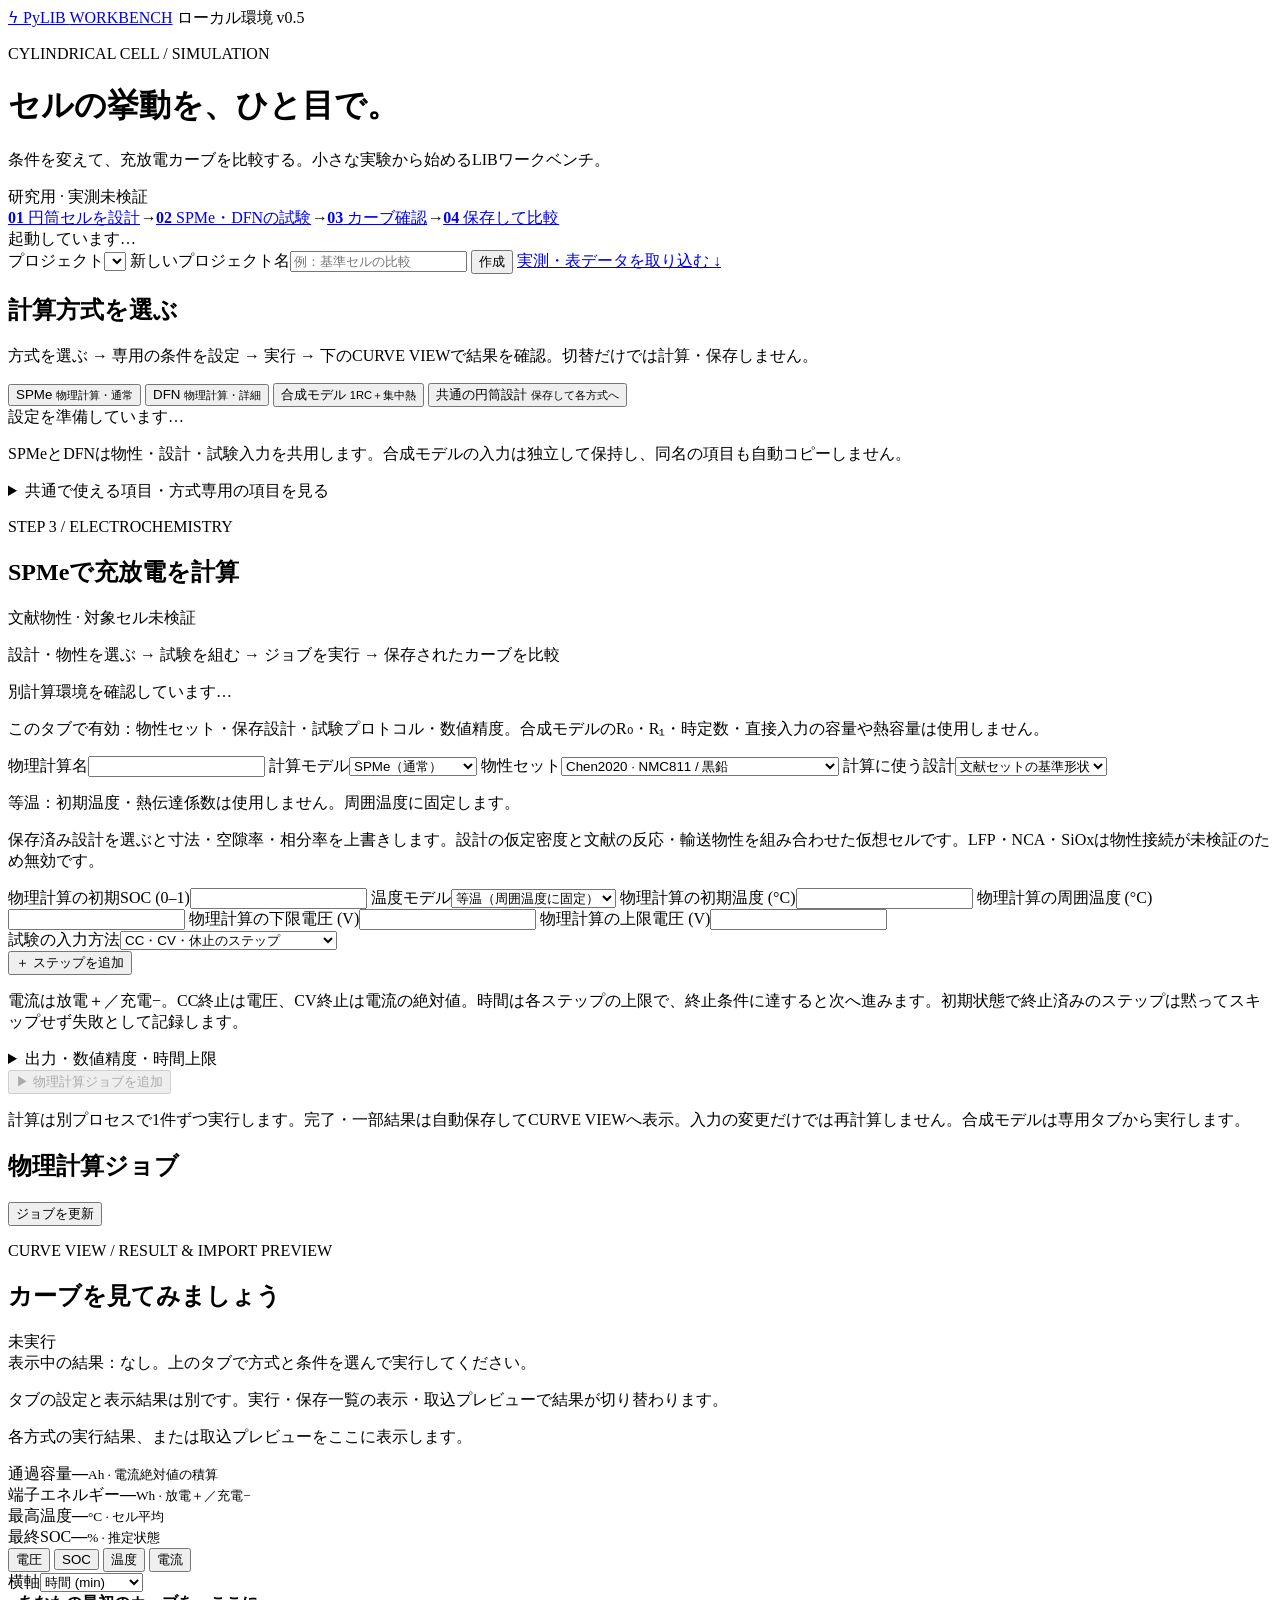
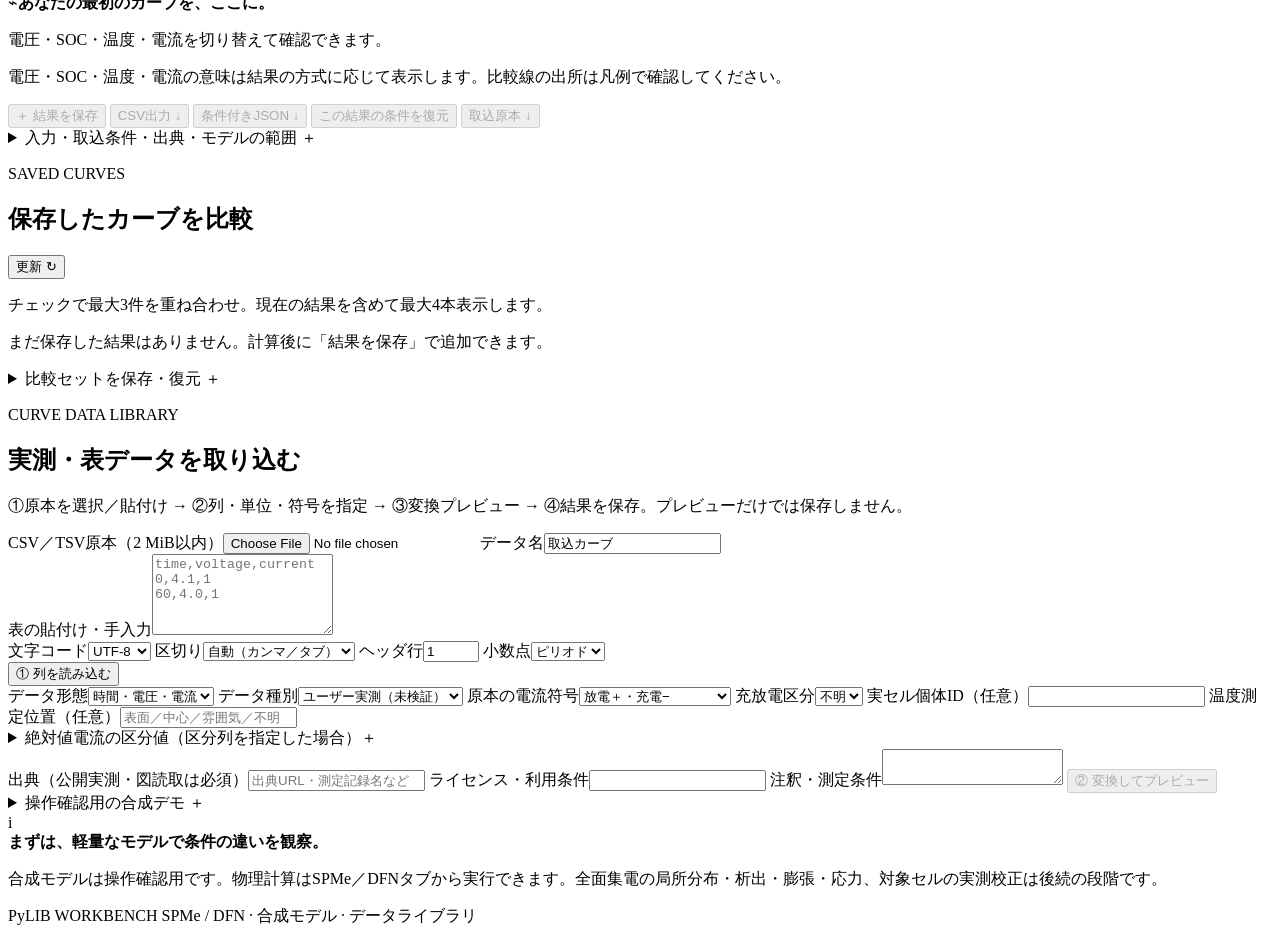
==== commit 601e1539: "20261016" ====
--- a/pylib_ui/static/index.html
+++ b/pylib_ui/static/index.html
@@ -7,13 +7,15 @@
     <link href="/style.css" rel="stylesheet">
     <script defer src="/app.js"></script>
     <script defer src="/library.js"></script>
+    <script defer src="/design-insights.js"></script>
     <script defer src="/design.js"></script>
     <script defer src="/physics.js"></script>
+    <script defer src="/model-tabs.js"></script>
 </head>
 <body>
 <header class="topbar">
     <a class="brand" href="/"><span class="brand-icon">ϟ</span> PyLIB <span class="brand-sub">WORKBENCH</span></a>
-    <span class="local-badge"><span class="dot"></span> ローカル環境 <span class="version">v0.4</span></span>
+    <span class="local-badge"><span class="dot"></span> ローカル環境 <span class="version">v0.5</span></span>
 </header>
 <main>
     <div class="heading">
@@ -33,12 +35,107 @@
         <button id="create-project" type="button">作成</button>
         <a href="#import-panel">実測・表データを取り込む ↓</a>
     </div>
-    <section class="panel design-panel" id="design-panel">
+    <section aria-label="計算方式とパラメータ" class="panel model-navigation">
+        <h2>計算方式を選ぶ</h2>
+        <p class="field-note">方式を選ぶ → 専用の条件を設定 → 実行 → 下のCURVE
+            VIEWで結果を確認。切替だけでは計算・保存しません。</p>
+        <div aria-label="設定する計算方式" class="model-tabs" role="tablist">
+            <button aria-controls="physics-panel" aria-selected="true" data-model-tab="SPMe" id="tab-SPMe" role="tab"
+                    type="button">SPMe <small>物理計算・通常</small></button>
+            <button aria-controls="physics-panel" aria-selected="false" data-model-tab="DFN" id="tab-DFN" role="tab"
+                    tabindex="-1" type="button">DFN <small>物理計算・詳細</small></button>
+            <button aria-controls="synthetic-panel" aria-selected="false" data-model-tab="synthetic" id="tab-synthetic" role="tab"
+                    tabindex="-1" type="button">合成モデル <small>1RC＋集中熱</small></button>
+            <button aria-controls="design-panel" aria-selected="false" data-model-tab="design" id="tab-design" role="tab"
+                    tabindex="-1" type="button">共通の円筒設計 <small>保存して各方式へ</small></button>
+        </div>
+        <div aria-live="polite" class="configuration-summary" id="active-configuration">設定を準備しています…</div>
+        <p class="field-note">
+            SPMeとDFNは物性・設計・試験入力を共用します。合成モデルの入力は独立して保持し、同名の項目も自動コピーしません。</p>
+        <details id="parameter-guide">
+            <summary>共通で使える項目・方式専用の項目を見る</summary>
+            <div class="table-scroll parameter-table">
+                <table>
+                    <caption>○ 使用 / △ 条件付き・意味が異なる / — 使用しない（他方式の入力欄は参照しません）</caption>
+                    <thead>
+                    <tr>
+                        <th scope="col">項目</th>
+                        <th scope="col">SPMe</th>
+                        <th scope="col">DFN</th>
+                        <th scope="col">合成 1RC</th>
+                    </tr>
+                    </thead>
+                    <tbody>
+                    <tr>
+                        <th scope="row">初期SOC・周囲温度・上下限電圧・出力間隔</th>
+                        <td>○ 物理計算欄</td>
+                        <td>○ 物理計算欄を共用</td>
+                        <td>○ 合成欄で独立設定（入力範囲も別）</td>
+                    </tr>
+                    <tr>
+                        <th scope="row">初期温度・熱伝達係数</th>
+                        <td>△ 集中熱のみ。等温は周囲温度に固定</td>
+                        <td>△ 集中熱のみ。等温は周囲温度に固定</td>
+                        <td>○ 集中熱。熱容量も直接指定</td>
+                    </tr>
+                    <tr>
+                        <th scope="row">電流・試験時間</th>
+                        <td>○ A・秒でCC/CV/休止、またはプロファイル</td>
+                        <td>○ SPMeと共用</td>
+                        <td>△ 容量×Cレート、分で単一CC/休止。CV不可</td>
+                    </tr>
+                    <tr>
+                        <th scope="row">保存設計の寸法・基準容量</th>
+                        <td>△ 対応設計を選択。電極面積・体積・冷却面積・公称容量へ</td>
+                        <td>△ SPMeと同じ反映方法</td>
+                        <td>△ 「合成へ反映」で外径・全高・容量・模式曲線へ。寸法は放熱面積に使用</td>
+                    </tr>
+                    <tr>
+                        <th scope="row">電極/箔/セパレータ厚・空隙率・活物質体積分率</th>
+                        <td>○ 保存設計を選択した場合</td>
+                        <td>○ 保存設計を選択した場合</td>
+                        <td>— 電極構造は解かない</td>
+                    </tr>
+                    <tr>
+                        <th scope="row">物性セット・対応材料</th>
+                        <td>○ Chen2020：NMC811/黒鉛</td>
+                        <td>○ Chen2020、composite：NMC811/黒鉛＋Si（等温のみ）</td>
+                        <td>— 文献物性ではなくNMC/LFPの模式OCV</td>
+                    </tr>
+                    <tr>
+                        <th scope="row">R₀・R₁・RC時定数・直接指定の熱容量</th>
+                        <td>— 文献物性から計算</td>
+                        <td>— 文献物性から計算</td>
+                        <td>○ 合成専用。SPMe/DFNへ転用しない</td>
+                    </tr>
+                    <tr>
+                        <th scope="row">空間メッシュ・許容誤差・ジョブ時間上限</th>
+                        <td>○ 物理計算専用</td>
+                        <td>○ 物理計算専用</td>
+                        <td>— 出力間隔のみ指定</td>
+                    </tr>
+                    <tr>
+                        <th scope="row">設計の初期Li充填率・端面接続/接触率</th>
+                        <td>— ソルバ初期化・局所集電には未接続</td>
+                        <td>— ソルバ初期化・局所集電には未接続</td>
+                        <td>— 応答に反映しない</td>
+                    </tr>
+                    </tbody>
+                </table>
+            </div>
+            <p class="field-note">
+                設計の比容量・利用率は容量帳簿とCレート基準容量に反映し、物理計算の反応・輸送・OCV関数は文献セットを保持します。設計画面の抵抗・ICE・κ・i₀・Dは物理計算の物性へ転用しません。LFP・NCA・SiOxの物理計算は未対応です。共通設計を編集しただけでは各方式の設定や保存結果は変わりません。</p>
+        </details>
+    </section>
+    <section aria-labelledby="tab-design" class="panel design-panel" hidden id="design-panel" role="tabpanel"
+             tabindex="0">
         <div class="section-title">
-            <div><p class="eyebrow">STEP 2 / CYLINDRICAL DESIGN</p>
+            <div><p class="eyebrow">DESIGN / CAPACITY · RESISTANCE · PERFORMANCE</p>
                 <h2>円筒設計・材料レシピ</h2></div>
             <span class="pill">設計見積り · 未校正</span></div>
-        <p>テンプレートを選ぶ → 寸法と配合を調整 → 収支を確認 → 保存して試験条件へ反映</p>
+        <p>寸法・活物質容量を設定 → 容量と抵抗を確認 → 設計変更の影響を比較 → 保存して各方式へ反映</p>
+        <p class="field-note">
+            共通なのは設計の保存データです。SPMe/DFNでは「計算に使う設計」から選択、合成モデルでは下の「合成モデルへ反映」を使います。反映範囲は方式ごとに異なります。</p>
         <div class="fields two"><label>テンプレート<select id="design-template">
             <option value="21700">21700</option>
             <option value="18650">18650</option>
@@ -57,7 +154,7 @@
                 <div id="design-balance"></div>
                 <div class="design-actions">
                     <button disabled id="design-save" type="button">設計を新しい版として保存</button>
-                    <button disabled id="design-apply" type="button">合成モデルの試験条件へ反映 ↓</button>
+                    <button disabled id="design-apply" type="button">合成モデルへ反映して開く</button>
                     <button disabled id="design-export" type="button">設計JSON</button>
                 </div>
                 <details>
@@ -66,14 +163,17 @@
                 </details>
             </div>
         </div>
+        <div class="design-insights" id="design-insights"></div>
     </section>
-    <section class="panel design-panel" id="physics-panel">
+    <section aria-labelledby="tab-SPMe" class="panel design-panel" id="physics-panel" role="tabpanel" tabindex="0">
         <div class="section-title">
             <div><p class="eyebrow">STEP 3 / ELECTROCHEMISTRY</p>
-                <h2>SPMe・DFNで充放電を計算</h2></div>
+                <h2 id="physics-title">SPMeで充放電を計算</h2></div>
             <span class="pill">文献物性 · 対象セル未検証</span></div>
         <p>設計・物性を選ぶ → 試験を組む → ジョブを実行 → 保存されたカーブを比較</p>
         <p id="physics-environment" role="status">別計算環境を確認しています…</p>
+        <p class="field-note">
+            このタブで有効：物性セット・保存設計・試験プロトコル・数値精度。合成モデルのR₀・R₁・時定数・直接入力の容量や熱容量は使用しません。</p>
         <form id="physics-form">
             <div class="fields two">
                 <label>物理計算名<input id="physics-name" maxlength="100" required></label>
@@ -89,6 +189,8 @@
                     <option value="">文献セットの基準形状</option>
                 </select></label>
             </div>
+            <p aria-live="polite" class="field-note" id="physics-thermal-note">
+                等温：初期温度・熱伝達係数は使用しません。周囲温度に固定します。</p>
             <p class="field-note">
                 保存済み設計を選ぶと寸法・空隙率・相分率を上書きします。設計の仮定密度と文献の反応・輸送物性を組み合わせた仮想セルです。LFP・NCA・SiOxは物性接続が未検証のため無効です。</p>
             <div class="fields two">
@@ -146,19 +248,23 @@
             </details>
             <button class="primary" disabled id="physics-run" type="submit">▶ 物理計算ジョブを追加</button>
             <p class="field-note">
-                計算は別プロセスで1件ずつ実行します。完了・一部結果は自動保存。取消・時間超過・失敗・再起動中断を区別します。合成モデルは下の欄から実行できます。</p>
+                計算は別プロセスで1件ずつ実行します。完了・一部結果は自動保存してCURVE
+                VIEWへ表示。入力の変更だけでは再計算しません。合成モデルは専用タブから実行します。</p>
         </form>
         <div class="section-title"><h2>物理計算ジョブ</h2>
             <button id="physics-refresh" type="button">ジョブを更新</button>
         </div>
         <div aria-live="polite" id="physics-jobs"></div>
     </section>
-    <div class="workspace">
-        <aside class="panel settings">
+    <div class="workspace" id="curve-workspace">
+        <aside aria-labelledby="tab-synthetic" class="panel settings" hidden id="synthetic-panel" role="tabpanel"
+               tabindex="0">
             <form id="simulation-form">
                 <div class="section-title"><h2><span>01</span> 合成モデルのセル設定</h2>
                     <button class="text-button" id="reset" type="button">初期値に戻す</button>
                 </div>
+                <p class="field-note">
+                    合成専用：NMC/LFPの模式OCV、容量×Cレート、R₀・R₁・RC時定数、熱容量。SPMe/DFNの物性・プロトコル・電極構造は使用しません。</p>
                 <p class="field-note" id="design-link">設計未連携 · セル設定を直接入力できます。</p>
                 <div class="cell-preview">
                     <svg aria-label="円筒セルの模式図" role="img" viewBox="0 0 130 150">
@@ -260,7 +366,12 @@
                     <div><p class="eyebrow">CURVE VIEW / RESULT &amp; IMPORT PREVIEW</p>
                         <h2 id="result-title">カーブを見てみましょう</h2></div>
                     <span class="pill muted" id="result-state">未実行</span></div>
-                <p class="result-meta" id="result-meta">左の条件を設定して「シミュレーションを実行」を押してください。</p>
+                <div aria-live="polite" class="configuration-summary" id="result-origin">
+                    表示中の結果：なし。上のタブで方式と条件を選んで実行してください。
+                </div>
+                <p class="result-notice" id="result-relationship" role="status">
+                    タブの設定と表示結果は別です。実行・保存一覧の表示・取込プレビューで結果が切り替わります。</p>
+                <p class="result-meta" id="result-meta">各方式の実行結果、または取込プレビューをここに表示します。</p>
                 <div class="metrics">
                     <div><span>通過容量</span><strong id="metric-capacity">—</strong><small>Ah ·
                         電流絶対値の積算</small></div>
@@ -287,6 +398,8 @@
                         <p>電圧・SOC・温度・電流を切り替えて確認できます。</p></div>
                 </div>
                 <div class="legend" id="legend"></div>
+                <p class="field-note" id="curve-meaning">
+                    電圧・SOC・温度・電流の意味は結果の方式に応じて表示します。比較線の出所は凡例で確認してください。</p>
                 <div class="result-actions">
                     <button disabled id="save" type="button">＋ 結果を保存</button>
                     <button disabled id="csv" type="button">CSV出力 ↓</button>
@@ -405,7 +518,7 @@
             <div class="model-note"><span class="note-icon">i</span>
                 <div><strong>まずは、軽量なモデルで条件の違いを観察。</strong>
                     <p>
-                        合成モデルは操作確認用です。物理計算は上のSPMe／DFN欄から実行できます。全面集電の局所分布・析出・膨張・応力、対象セルの実測校正は後続の段階です。</p>
+                        合成モデルは操作確認用です。物理計算はSPMe／DFNタブから実行できます。全面集電の局所分布・析出・膨張・応力、対象セルの実測校正は後続の段階です。</p>
                 </div>
             </div>
         </section>
